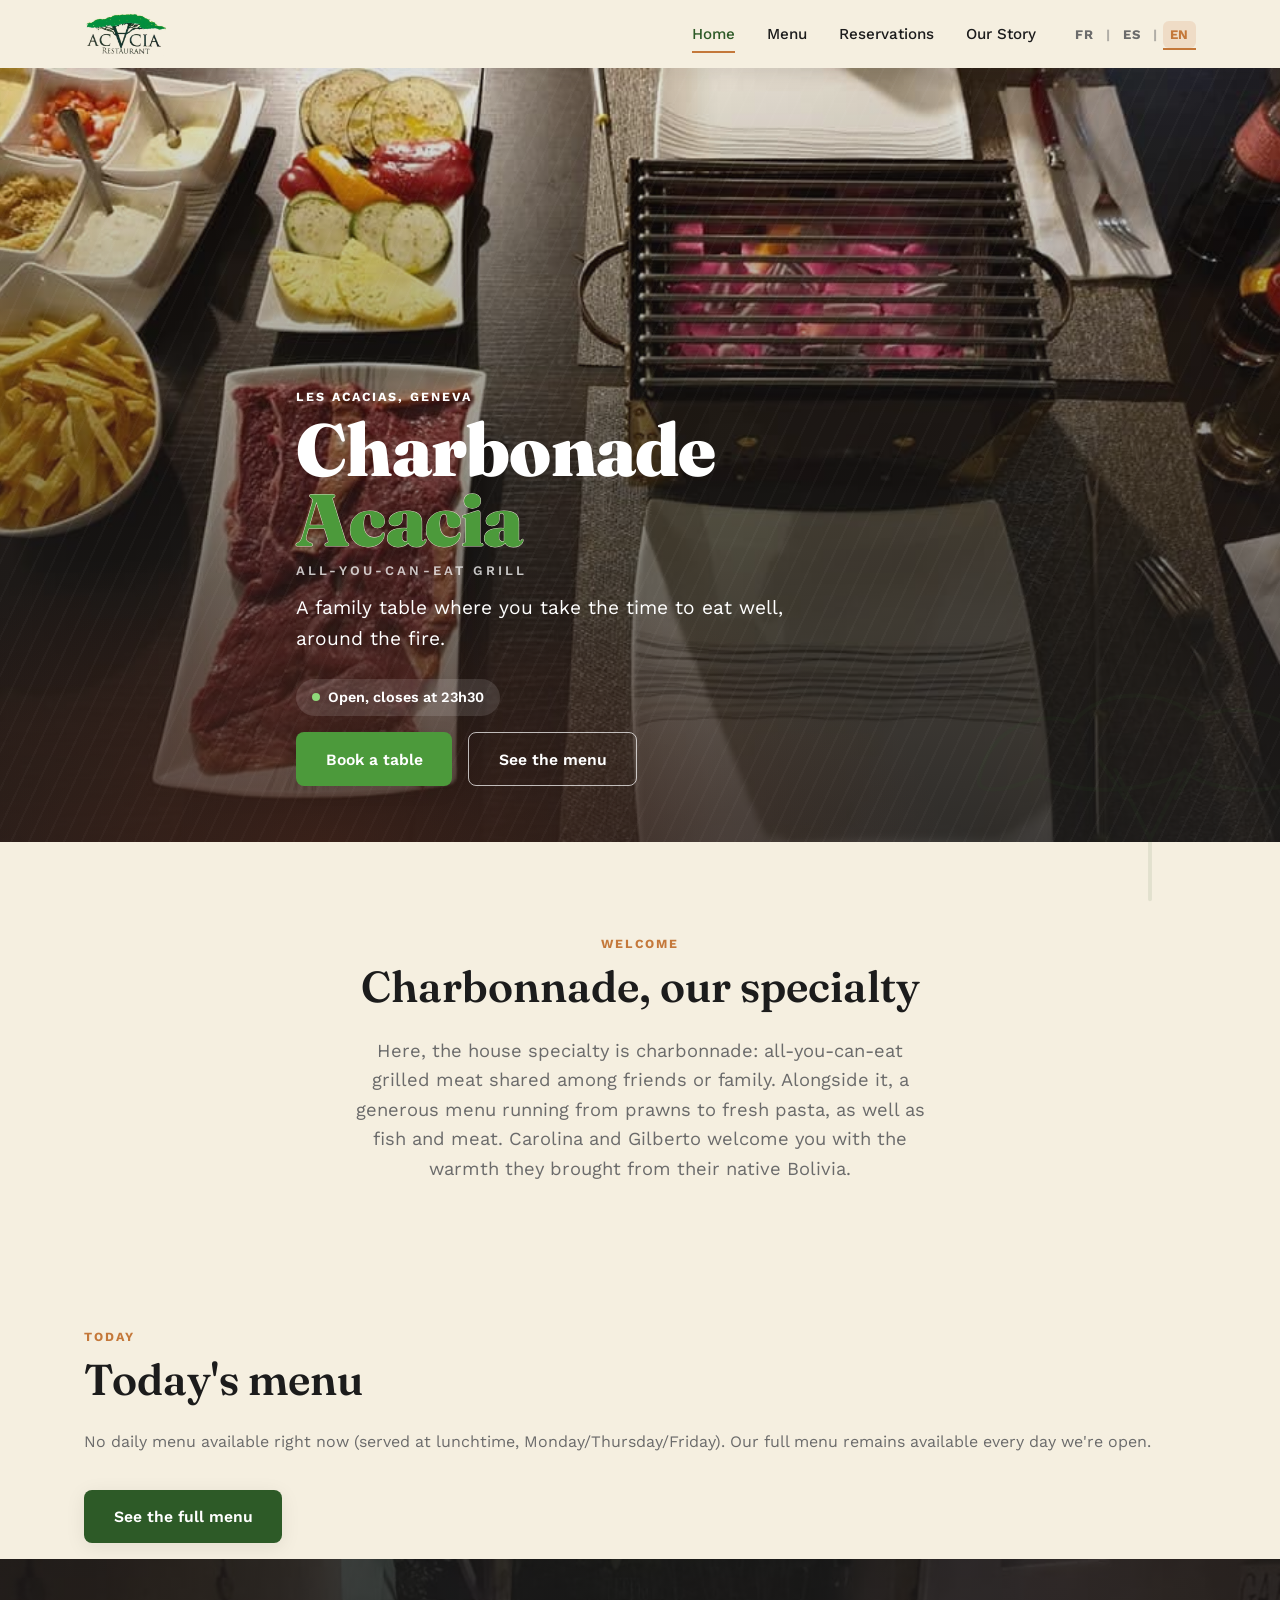
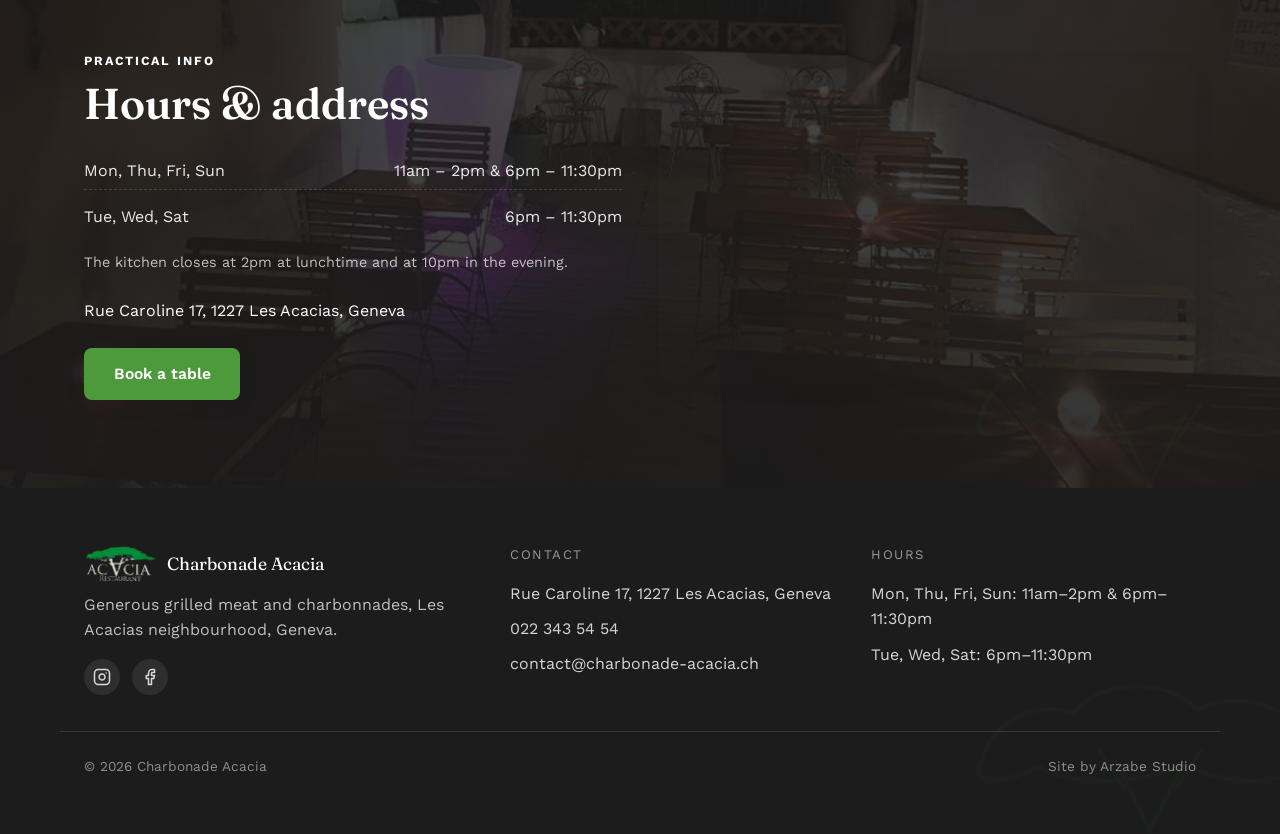
==== en/index.html @ 772f3f41 "Retire les prix affichés sur le menu du jour - Supprime les <p class="dish-card__price"> sur l'aperç" ====
<!DOCTYPE html>
<html lang="en">
<head>
<meta charset="UTF-8">
<meta name="viewport" content="width=device-width, initial-scale=1.0">
<title>Charbonade Acacia — Grill & Charbonnades in Geneva</title>
<meta name="description" content="Charbonade Acacia, grill and charbonnades in the heart of the Les Acacias neighbourhood in Geneva. Daily menu, reservations, warm atmosphere.">
<link rel="icon" href="/assets/logo.png">
<link rel="preconnect" href="https://fonts.googleapis.com">
<link rel="preconnect" href="https://fonts.gstatic.com" crossorigin>
<link href="https://fonts.googleapis.com/css2?family=Fraunces:wght@600;700&family=Work+Sans:wght@400;500;600;700&display=swap" rel="stylesheet">
<link rel="stylesheet" href="/css/style.css">

<link rel="canonical" href="https://charbonade-acacia.ch/en/">
<link rel="alternate" hreflang="fr" href="https://charbonade-acacia.ch/">
<link rel="alternate" hreflang="es" href="https://charbonade-acacia.ch/es/">
<link rel="alternate" hreflang="en" href="https://charbonade-acacia.ch/en/">
<link rel="alternate" hreflang="x-default" href="https://charbonade-acacia.ch/">
<meta property="og:type" content="website">
<meta property="og:site_name" content="Charbonade Acacia">
<meta property="og:locale" content="en_US">
<meta property="og:locale:alternate" content="fr_CH">
<meta property="og:locale:alternate" content="es_ES">
<meta property="og:title" content="Charbonade Acacia — Grill &amp; Charbonnades in Geneva">
<meta property="og:description" content="Charbonade Acacia, grill and charbonnades in the heart of the Les Acacias neighbourhood in Geneva. Daily menu, reservations, warm atmosphere.">
<meta property="og:url" content="https://charbonade-acacia.ch/en/">
<meta property="og:image" content="https://charbonade-acacia.ch/assets/images/pres-charbo.jpg">
<meta name="twitter:card" content="summary_large_image">
<meta name="twitter:title" content="Charbonade Acacia — Grill &amp; Charbonnades in Geneva">
<meta name="twitter:description" content="Charbonade Acacia, grill and charbonnades in the heart of the Les Acacias neighbourhood in Geneva. Daily menu, reservations, warm atmosphere.">
<meta name="twitter:image" content="https://charbonade-acacia.ch/assets/images/pres-charbo.jpg">
<script type="application/ld+json">
{
  "@context": "https://schema.org",
  "@type": "Restaurant",
  "@id": "https://charbonade-acacia.ch/#restaurant",
  "name": "Charbonade Acacia",
  "image": "https://charbonade-acacia.ch/assets/images/pres-charbo.jpg",
  "url": "https://charbonade-acacia.ch/en/",
  "telephone": "+41223435454",
  "servesCuisine": "Grill & charbonnades",
  "priceRange": "CHF 20-40",
  "address": {
    "@type": "PostalAddress",
    "streetAddress": "Rue Caroline 17",
    "postalCode": "1227",
    "addressLocality": "Genève",
    "addressCountry": "CH"
  },
  "menu": "https://charbonade-acacia.ch/en/menu.html",
  "acceptsReservations": "True",
  "openingHoursSpecification": [
    {
      "@type": "OpeningHoursSpecification",
      "dayOfWeek": ["Monday", "Thursday", "Friday", "Sunday"],
      "opens": "11:00",
      "closes": "14:00"
    },
    {
      "@type": "OpeningHoursSpecification",
      "dayOfWeek": ["Monday", "Tuesday", "Wednesday", "Thursday", "Friday", "Saturday", "Sunday"],
      "opens": "18:00",
      "closes": "23:30"
    }
  ]
}
</script>
</head>
<body>

<svg style="position:absolute;width:0;height:0" aria-hidden="true" focusable="false">
  <symbol id="acacia-motif" viewBox="0 0 240 150">
    <path d="M12,72 C18,42 45,28 72,36 C88,14 132,14 150,34 C178,20 212,34 228,58 C234,68 226,78 210,74 C192,82 162,80 142,68 C112,82 72,82 50,70 C30,80 10,82 12,72 Z" fill="none" stroke="currentColor" stroke-width="2.5"/>
    <path d="M120,148 L120,110 M120,110 L98,66 M120,110 L142,66 M104,84 L88,60 M136,84 L152,60" fill="none" stroke="currentColor" stroke-width="2.5" stroke-linecap="round"/>
  </symbol>
</svg>

<header class="site-header">
  <div class="container nav">
    <a class="nav__brand" href="/en/index.html">
      <img src="/assets/logo.png" alt="Restaurant Acacia">
    </a>
    <button class="nav__toggle" id="navToggle" aria-expanded="false" aria-controls="navLinks" aria-label="Open menu">
      <span></span><span></span><span></span>
    </button>
    <nav class="nav__links" id="navLinks">
      <a href="/en/index.html" class="is-active">Home</a>
      <a href="/en/menu.html">Menu</a>
      <a href="/en/reservation.html">Reservations</a>
      <a href="/en/story.html">Our Story</a>
      <div class="nav__lang">
        <a href="/index.html">FR</a>
        <span class="nav__lang-sep">|</span>
        <a href="/es/index.html">ES</a>
        <span class="nav__lang-sep">|</span>
        <a href="/en/index.html" class="is-active">EN</a>
      </div>
    </nav>
  </div>
</header>

<main>

  <section class="hero">
    <div class="hero__media">
      <img src="/assets/images/pres-charbo.jpg" alt="Our charbonade, embers and grilled food prepared at the table" class="hero__photo">
    </div>
    <div class="grill-lines" aria-hidden="true"></div>
    <div class="ember-glow" aria-hidden="true"></div>
    <svg class="motif motif--watermark" aria-hidden="true" viewBox="0 0 240 150"><use href="#acacia-motif"></use></svg>
    <div class="container hero__content reveal">
      <p class="eyebrow">Les Acacias, Geneva</p>
      <h1 class="hero__charbonade">
        <span class="hero__charbonade-main">Charbonade<br><em>Acacia</em></span>
        <span class="hero__charbonade-sub">All-you-can-eat grill</span>
      </h1>
      <!-- TODO: confirm with Carolina & Gilberto if they'd like a different tagline -->
      <p class="hero__tagline">A family table where you take the time to eat well, around the fire.</p>
      <!-- /TODO -->

      <p class="status-badge" hidden
         data-status-badge
         data-template-open="Open, closes at {heure}"
         data-template-closed-today="Closed, opens at {heure}"
         data-template-closed-tomorrow="Closed, opens tomorrow at {heure}"
         data-template-closed-other="Closed, opens {jour} at {heure}"
         data-day-names='["Sunday","Monday","Tuesday","Wednesday","Thursday","Friday","Saturday"]'></p>
      <div class="hero__actions">
        <a href="/en/reservation.html" class="btn btn--ember">Book a table</a>
        <a href="/en/menu.html" class="btn btn--outline">See the menu</a>
      </div>
    </div>
  </section>

  <section class="section">
    <div class="container section-head section-head--center reveal">
      <p class="eyebrow">Welcome</p>
      <h2>Charbonnade, our specialty</h2>
      <!-- TODO: intro text to validate with Carolina & Gilberto -->
      <p class="lede" style="margin-inline:auto">Here, the house specialty is charbonnade: all-you-can-eat grilled meat shared among friends or family. Alongside it, a generous menu running from prawns to fresh pasta, as well as fish and meat. Carolina and Gilberto welcome you with the warmth they brought from their native Bolivia.</p>
      <!-- /TODO -->
    </div>
  </section>

  <section class="section section--tight">
    <div class="container">
      <div class="section-head reveal">
        <p class="eyebrow">Today</p>
        <h2>Today's menu</h2>
      </div>

      <div data-menu-preview>
        <div class="grid-2" data-menu-preview-list hidden>
          <div class="card reveal">
            <p class="dish-card__name" data-plat-nom="0">—</p>
          </div>
          <div class="card reveal reveal--delay-1">
            <p class="dish-card__name" data-plat-nom="1">—</p>
          </div>
        </div>
        <p class="menu-today__empty text-light" data-menu-preview-empty>No daily menu available right now (served at lunchtime, Monday/Thursday/Friday). Our full menu remains available every day we're open.</p>
      </div>

      <p style="margin-top:var(--space-4)"><a href="/en/menu.html" class="btn btn--primary">See the full menu</a></p>
    </div>
  </section>

  <section class="section section--dark">
    <div class="section__media"><img src="/assets/images/terrasse-soir.jpg" alt=""></div>
    <svg class="motif motif--watermark" aria-hidden="true" viewBox="0 0 240 150"><use href="#acacia-motif"></use></svg>
    <div class="container grid-2 grid-2--align-center">
      <div class="reveal">
        <p class="eyebrow">Practical info</p>
        <h2>Hours &amp; address</h2>
        <!-- to double-check with the client: closing time might be midnight rather than 11:30pm -->
        <div class="hours-table">
          <div class="hours-table__row"><span>Mon, Thu, Fri, Sun</span><span>11am – 2pm &amp; 6pm – 11:30pm</span></div>
          <div class="hours-table__row"><span>Tue, Wed, Sat</span><span>6pm – 11:30pm</span></div>
        </div>
        <p style="margin-top:var(--space-2); color:rgba(255,255,255,.72); font-size:0.9rem;">The kitchen closes at 2pm at lunchtime and at 10pm in the evening.</p>
        <p style="margin-top:var(--space-3)">Rue Caroline 17, 1227 Les Acacias, Geneva</p>
        <p style="margin-top:var(--space-3)"><a href="/en/reservation.html" class="btn btn--ember">Book a table</a></p>
      </div>
      <div class="reveal reveal--delay-1 map-frame">
        <iframe src="https://www.google.com/maps?q=Rue+Caroline+17,+1227+Les+Acacias,+Genève&output=embed" loading="lazy" referrerpolicy="no-referrer-when-downgrade" title="Restaurant Acacia location"></iframe>
      </div>
    </div>
  </section>

</main>

<footer class="site-footer">
  <svg class="motif motif--watermark" aria-hidden="true" viewBox="0 0 240 150"><use href="#acacia-motif"></use></svg>
  <div class="container footer__grid">
    <div>
      <div class="footer__brand">
        <img src="/assets/logo-light.png" alt="">
        <span>Charbonade Acacia</span>
      </div>
      <p style="color:rgba(255,255,255,.72)">Generous grilled meat and charbonnades, Les Acacias neighbourhood, Geneva.</p>
      <div class="footer__social">
        <a href="https://www.instagram.com/restaurant_acacia/" target="_blank" rel="noopener" aria-label="Instagram">
          <svg viewBox="0 0 24 24" fill="none" stroke="currentColor" stroke-width="2" stroke-linecap="round" stroke-linejoin="round" aria-hidden="true"><rect x="2" y="2" width="20" height="20" rx="5" ry="5"></rect><path d="M16 11.37A4 4 0 1 1 12.63 8 4 4 0 0 1 16 11.37z"></path><line x1="17.5" y1="6.5" x2="17.5" y2="6.5"></line></svg>
        </a>
        <a href="https://www.facebook.com/p/Restaurant-Acacia-100063478602699/" target="_blank" rel="noopener" aria-label="Facebook">
          <svg viewBox="0 0 24 24" fill="none" stroke="currentColor" stroke-width="2" stroke-linecap="round" stroke-linejoin="round" aria-hidden="true"><path d="M18 2h-3a5 5 0 0 0-5 5v3H7v4h3v8h4v-8h3l1-4h-4V7a1 1 0 0 1 1-1h3z"></path></svg>
        </a>
      </div>
    </div>
    <div>
      <p class="footer__title">Contact</p>
      <div class="footer__list">
        <span>Rue Caroline 17, 1227 Les Acacias, Geneva</span>
        <a href="tel:+41223435454">022 343 54 54</a>
        <!-- TODO: activate the real email link -->
        <a href="mailto:contact@charbonade-acacia.ch">contact@charbonade-acacia.ch</a>
        <!-- /TODO -->
      </div>
    </div>
    <div>
      <p class="footer__title">Hours</p>
      <div class="footer__list">
        <span>Mon, Thu, Fri, Sun: 11am–2pm &amp; 6pm–11:30pm</span>
        <span>Tue, Wed, Sat: 6pm–11:30pm</span>
      </div>
    </div>
  </div>
  <div class="container footer__bottom cluster" style="justify-content:space-between">
    <span>© 2026 Charbonade Acacia</span>
    <span>Site by Arzabe Studio</span>
  </div>
</footer>

<script src="/js/menu.js" defer></script>
<script src="/js/main.js" defer></script>
</body>
</html>
---- css/style.css ----
/* =========================================================
   RESTAURANT ACACIA — style.css
   Feuille de style unique (voir claude.md — pas de second fichier CSS)
   ========================================================= */

/* =========================================================
   1. TOKENS
   ========================================================= */
:root {
  --color-primary:      #2D5A27;
  --color-primary-soft: rgba(45, 90, 39, 0.14);
  --color-accent:       #C4783A;
  --color-accent-soft:  rgba(196, 120, 58, 0.16);
  --color-ember:        #4C9A3B; /* vert (août 2026, validé par Carolina) à la place de la braise d'origine #C1401A, sur "ADE" + bouton hero uniquement */
  --color-ember-soft:   rgba(193, 64, 26, 0.18);
  --color-bg:           #F5EFE0;
  --color-bg-dark:      #1C1C1C;
  --color-text:         #1C1C1C;
  --color-text-light:   #6B6B6B;
  --color-white:        #FFFFFF;

  --font-heading: 'Fraunces', Georgia, serif;
  --font-body:    'Work Sans', -apple-system, BlinkMacSystemFont, sans-serif;

  --radius:      8px;
  --radius-lg:   16px;
  --shadow-soft:    0 4px 20px rgba(28, 28, 28, 0.08);
  --shadow-soft-lg: 0 16px 40px rgba(28, 28, 28, 0.14);

  --space-1: 0.5rem;
  --space-2: 1rem;
  --space-3: 1.5rem;
  --space-4: 2.25rem;
  --space-5: 3.5rem;
  --space-6: 5.5rem;

  --transition:      0.25s ease;
  --transition-slow: 0.6s ease;

  --container-width: 1160px;
}

/* =========================================================
   2. RESET / BASE
   ========================================================= */
*, *::before, *::after { box-sizing: border-box; }
* { margin: 0; padding: 0; }

html { scroll-behavior: smooth; }

body {
  background: var(--color-bg);
  color: var(--color-text);
  font-family: var(--font-body);
  font-size: 16px;
  line-height: 1.6;
  -webkit-font-smoothing: antialiased;
  overflow-x: hidden;
}

img, svg { max-width: 100%; display: block; }
a { color: inherit; text-decoration: none; }
ul { list-style: none; }
button { font: inherit; cursor: pointer; border: none; background: none; color: inherit; }
input, textarea, select { font: inherit; color: inherit; }

@media (prefers-reduced-motion: reduce) {
  html { scroll-behavior: auto; }
  .reveal, .btn, .card, .nav__links a::after { transition: none; }
}

/* =========================================================
   3. TYPOGRAPHIE
   ========================================================= */
h1, h2, h3, h4 {
  font-family: var(--font-heading);
  font-weight: 600;
  line-height: 1.15;
  color: var(--color-text);
}

h1 { font-size: clamp(2.4rem, 5vw, 4.2rem); font-weight: 700; }
h2 { font-size: clamp(1.9rem, 3.4vw, 2.7rem); margin-bottom: var(--space-3); }
h3 { font-size: 1.4rem; margin-bottom: var(--space-1); }

p { color: var(--color-text); }

.eyebrow {
  display: inline-block;
  text-transform: uppercase;
  letter-spacing: 0.16em;
  font-size: 0.78rem;
  font-weight: 700;
  color: var(--color-accent);
  margin-bottom: var(--space-1);
}

.lede {
  font-size: 1.15rem;
  color: var(--color-text-light);
  max-width: 60ch;
}

.text-light { color: var(--color-text-light); }

.section--dark h1, .section--dark h2, .section--dark h3,
.section--dark p, .section--dark .lede,
.hero h1, .hero h2, .hero h3, .hero p { color: var(--color-white); }
.section--dark .lede { color: rgba(255, 255, 255, 0.72); }

.section--dark .hours-table__row { color: rgba(255, 255, 255, 0.9); border-bottom-color: rgba(255, 255, 255, 0.15); }

/* =========================================================
   4. LAYOUT PRIMITIVES
   ========================================================= */
.container {
  width: 100%;
  max-width: var(--container-width);
  margin-inline: auto;
  padding-inline: 1.5rem;
}

.section { padding-block: var(--space-6); }
.section--tight { padding-block: var(--space-4); }

/* Etat "pas de menu du jour" : une seule phrase, pas besoin du même gabarit
   que lorsque les 3 plats du jour sont affichés (voir menu.js, classe posée
   dynamiquement selon le jour/l'heure). */
.menu-today--compact { padding-block: var(--space-2); }
.menu-today--compact .section-head { margin-bottom: var(--space-2); }

.section--dark {
  background: var(--color-bg-dark);
  position: relative;
  overflow: hidden;
}

/* Variante avec une photo en fond, assombrie pour garder le texte lisible.
   Doit être le premier enfant de .section--dark dans le HTML : sans z-index,
   l'ordre du DOM suffit à la faire peindre sous le reste (et sous aucun
   z-index négatif, qui échapperait au fond opaque de .section--dark). */
.section__media {
  position: absolute;
  inset: 0;
}
.section__media img { width: 100%; height: 100%; object-fit: cover; display: block; }
.section__media::after {
  content: "";
  position: absolute;
  inset: 0;
  background: linear-gradient(180deg, rgba(28, 28, 28, 0.78), rgba(28, 28, 28, 0.9));
}

/* Un élément positionné (.section__media) peint toujours au-dessus du contenu
   statique qui le suit, quel que soit l'ordre dans le DOM — il faut donc que
   tout ce qui vient après soit lui aussi positionné, avec un z-index supérieur,
   pour rester visible par-dessus la photo. */
.section__media ~ * { position: relative; z-index: 1; }

.grid-2, .grid-3 {
  display: grid;
  grid-template-columns: 1fr;
  gap: var(--space-4);
}
/* display:grid (règle auteur) l'emporte toujours sur [hidden] (règle du navigateur),
   quelle que soit la spécificité — sans ce correctif, un .grid-3 masqué via l'attribut
   hidden (ex: menu du jour absent) continue de s'afficher et de réserver sa hauteur. */
.grid-2[hidden], .grid-3[hidden] { display: none; }

.grid-2--align-center { align-items: center; }

@media (min-width: 720px) {
  .grid-2 { grid-template-columns: 1fr 1fr; }
  .grid-3 { grid-template-columns: repeat(3, 1fr); }
}

.stack { display: flex; flex-direction: column; gap: var(--space-2); }
.cluster { display: flex; flex-wrap: wrap; align-items: center; gap: var(--space-2); }

.section-head { max-width: 62ch; margin-bottom: var(--space-4); }
.section-head--center { margin-inline: auto; text-align: center; }

/* =========================================================
   5. COMPOSANTS
   ========================================================= */

/* 5.1 — Nav / en-tête ------------------------------------- */
.site-header {
  position: sticky;
  top: 0;
  z-index: 50;
  background: rgba(245, 239, 224, 0.9);
  backdrop-filter: blur(8px);
  box-shadow: var(--shadow-soft);
}

.nav {
  display: flex;
  align-items: center;
  justify-content: space-between;
  gap: var(--space-3);
  padding-block: 0.7rem;
}

.nav__brand { display: flex; align-items: center; gap: 0.65rem; }
.nav__brand img { height: 46px; width: auto; }
.nav__brand span {
  font-family: var(--font-heading);
  font-size: 1.15rem;
  font-weight: 600;
  letter-spacing: 0.02em;
}

.nav__links {
  display: flex;
  align-items: center;
  gap: 2rem;
  font-size: 0.95rem;
  font-weight: 500;
}

.nav__links a {
  position: relative;
  padding-block: 0.3rem;
}

.nav__links a::after {
  content: "";
  position: absolute;
  left: 0;
  bottom: -2px;
  height: 2px;
  width: 0;
  background: var(--color-accent);
  transition: width var(--transition);
}

.nav__links a:hover::after,
.nav__links a.is-active::after { width: 100%; }

.nav__links a.is-active { color: var(--color-primary); }

.nav__lang {
  display: flex;
  align-items: center;
  gap: 0.35rem;
  font-size: 0.82rem;
  font-weight: 700;
  letter-spacing: 0.03em;
}

.nav__lang a {
  padding: 0.2rem 0.45rem;
  border-radius: 6px;
  color: var(--color-text-light);
}

.nav__lang a.is-active { color: var(--color-accent); background: var(--color-accent-soft); }
.nav__lang-sep { color: var(--color-text-light); opacity: 0.5; }

.nav__toggle {
  display: none;
  flex-direction: column;
  gap: 5px;
  padding: 0.4rem;
}

.nav__toggle span {
  display: block;
  width: 24px;
  height: 2px;
  background: var(--color-text);
  transition: transform var(--transition), opacity var(--transition);
}

@media (max-width: 760px) {
  .nav__toggle { display: flex; }

  .nav__links {
    position: fixed;
    top: 68px;
    right: 0;
    left: 0;
    height: calc(100vh - 68px);
    overflow-y: auto;
    flex-direction: column;
    justify-content: flex-start;
    align-items: flex-start;
    gap: var(--space-2);
    padding: var(--space-4) 1.5rem;
    background: var(--color-bg);
    transform: translateX(100%);
    transition: transform var(--transition-slow);
    box-shadow: var(--shadow-soft-lg);
  }

  .nav--open .nav__links { transform: translateX(0); }

  .nav__lang { margin-top: var(--space-2); }
}

/* 5.2 — Hero ------------------------------------------------ */
.hero {
  position: relative;
  min-height: 86vh;
  display: flex;
  align-items: flex-end;
  color: var(--color-white);
  padding-block: var(--space-6) var(--space-5);
}

.hero__media {
  position: absolute;
  inset: 0;
  border-radius: 0;
}

.hero__media::after {
  content: "";
  position: absolute;
  inset: 0;
  background: linear-gradient(180deg, rgba(28, 28, 28, 0.1) 0%, rgba(28, 28, 28, 0.82) 100%);
}

.hero__photo { position: absolute; inset: 0; width: 100%; height: 100%; object-fit: cover; display: block; }

.hero__content { position: relative; z-index: 1; max-width: 46rem; }
.hero__tagline { font-size: 1.2rem; color: rgba(255, 255, 255, 0.85); margin-block: var(--space-2) var(--space-3); max-width: 42ch; }
.hero__actions { display: flex; flex-wrap: wrap; gap: 1rem; }

/* Mise en avant "Charbonade" — accroche visuelle du hero */
.hero__charbonade {
  margin: 0;
  font-family: var(--font-heading);
  font-weight: 700;
  line-height: 0.95;
}
.hero__charbonade-main {
  display: block;
  font-weight: 900;
  font-size: clamp(2.6rem, 8vw, 4.6rem);
  letter-spacing: -0.01em;
  color: var(--color-white);
}
.hero__charbonade-main em {
  font-style: normal;
  color: var(--color-ember);
  -webkit-text-stroke: 1px rgba(245, 239, 224, 0.9);
  paint-order: stroke fill;
}
.hero__charbonade-sub {
  display: block;
  font-family: var(--font-body);
  font-weight: 600;
  text-transform: uppercase;
  letter-spacing: 0.24em;
  font-size: 0.82rem;
  color: rgba(255, 255, 255, 0.75);
  margin-top: 0.6rem;
}

/* Texture "grille" — fines lignes évoquant les barres d'un grill */
.grill-lines {
  position: absolute;
  inset: 0;
  z-index: 0;
  opacity: 0.5;
  pointer-events: none;
  background-image: repeating-linear-gradient(
    115deg,
    rgba(255, 255, 255, 0.05) 0px, rgba(255, 255, 255, 0.05) 2px,
    transparent 2px, transparent 16px
  );
}

/* Halo braise — dégradé chaud localisé, pas toute la photo */
.ember-glow {
  position: absolute;
  z-index: 0;
  inset: auto 0 0 0;
  height: 55%;
  pointer-events: none;
  background: radial-gradient(ellipse 70% 100% at 25% 100%, var(--color-ember-soft), transparent 70%);
}

/* 5.3 — Boutons ---------------------------------------------- */
.btn {
  display: inline-flex;
  align-items: center;
  gap: 0.6rem;
  padding: 0.85rem 1.85rem;
  border-radius: var(--radius);
  font-weight: 600;
  font-size: 0.98rem;
  transition: transform var(--transition), box-shadow var(--transition), background var(--transition);
  white-space: nowrap;
}

.btn--primary { background: var(--color-primary); color: var(--color-white); box-shadow: var(--shadow-soft); }
.btn--primary:hover { transform: translateY(-3px); box-shadow: var(--shadow-soft-lg); }

.btn--accent { background: var(--color-accent); color: var(--color-white); box-shadow: var(--shadow-soft); }
.btn--accent:hover { transform: translateY(-3px); box-shadow: var(--shadow-soft-lg); }

.btn--whatsapp { background: var(--color-primary); color: var(--color-white); box-shadow: var(--shadow-soft); }
.btn--whatsapp:hover { transform: translateY(-3px); box-shadow: var(--shadow-soft-lg); }
.btn--whatsapp svg { width: 20px; height: 20px; flex-shrink: 0; }

.btn--outline { background: transparent; border: 1.5px solid rgba(255, 255, 255, 0.7); color: var(--color-white); }
.btn--outline:hover { background: rgba(255, 255, 255, 0.12); transform: translateY(-3px); }

.btn--ember { background: var(--color-ember); color: var(--color-white); box-shadow: var(--shadow-soft); }
.btn--ember:hover { transform: translateY(-3px); box-shadow: var(--shadow-soft-lg); }

.btn:focus-visible { outline: 2px solid var(--color-accent); outline-offset: 3px; }

/* 5.4 — Cartes ------------------------------------------------ */
.card {
  background: rgba(28, 28, 28, 0.03);
  border: 1px solid rgba(28, 28, 28, 0.08);
  border-radius: var(--radius);
  padding: var(--space-3);
  transition: transform var(--transition), box-shadow var(--transition);
}

.card:hover { transform: translateY(-5px); box-shadow: var(--shadow-soft-lg); }

.dish-card__name { font-family: var(--font-heading); font-size: 1.2rem; }
.dish-card__price { color: var(--color-accent); font-family: var(--font-heading); margin-top: 0.35rem; }

.status-badge {
  display: inline-flex;
  align-items: center;
  gap: 0.5rem;
  background: rgba(255, 255, 255, 0.12);
  color: var(--color-white);
  font-weight: 600;
  font-size: 0.9rem;
  padding: 0.45rem 1rem;
  border-radius: 999px;
  margin-bottom: var(--space-2);
}

.status-badge::before {
  content: "";
  width: 8px;
  height: 8px;
  border-radius: 50%;
  background: var(--status-color, var(--color-white));
  flex-shrink: 0;
}

.status-badge--open { --status-color: #8fd97a; }
.status-badge--closed { --status-color: var(--color-accent); }

.day-badge {
  display: inline-block;
  background: var(--color-primary-soft);
  color: var(--color-primary);
  font-weight: 700;
  font-size: 0.85rem;
  padding: 0.3rem 0.8rem;
  border-radius: 999px;
  margin-bottom: var(--space-3);
}

/* 5.5 — Formulaires --------------------------------------------- */
.form-grid { display: grid; grid-template-columns: 1fr; gap: 1.25rem; }

@media (min-width: 600px) {
  .form-grid--2 { grid-template-columns: 1fr 1fr; }
  .form-grid--3 { grid-template-columns: 1fr 1fr 1fr; }
}

.field label { display: block; font-weight: 600; font-size: 0.9rem; margin-bottom: 0.4rem; }

.field input, .field select, .field textarea {
  width: 100%;
  padding: 0.8rem 1rem;
  border-radius: var(--radius);
  border: 1.5px solid rgba(28, 28, 28, 0.12);
  background: var(--color-white);
  transition: border-color var(--transition), box-shadow var(--transition);
}

.field input:focus, .field select:focus, .field textarea:focus {
  outline: none;
  border-color: var(--color-primary);
  box-shadow: 0 0 0 4px var(--color-primary-soft);
}

.field textarea { resize: vertical; min-height: 7rem; }

.visually-hidden {
  position: absolute;
  width: 1px; height: 1px;
  padding: 0; margin: -1px;
  overflow: hidden;
  clip: rect(0, 0, 0, 0);
  white-space: nowrap;
  border: 0;
}

.form-note { margin-top: var(--space-2); font-size: 0.92rem; color: var(--color-text-light); }

/* Express reservation (WhatsApp) block — bandeau compact plutôt qu'une carte
   élevée (retour client, août 2026) : l'ancienne version (carte blanche à
   ombre, padding généreux, titre + bouton + note répétant 3x le même message)
   pesait visuellement plus lourd que le vrai formulaire juste en dessous, qui
   lui n'a aucun cadre. Un seul rappel du message, taille de bouton standard. */
.reservation-express {
  display: flex;
  align-items: center;
  justify-content: space-between;
  flex-wrap: wrap;
  gap: 1.25rem;
  background: var(--color-primary-soft);
  border-radius: var(--radius);
  padding: 0.9rem 1.25rem;
}

.reservation-express p { margin: 0; color: var(--color-text); font-size: 0.95rem; }
.reservation-express p strong { color: var(--color-primary); }

/* 5.6 — Footer ------------------------------------------------ */
.site-footer {
  background: var(--color-bg-dark);
  color: var(--color-white);
  position: relative;
  overflow: hidden;
  padding-block: var(--space-5);
}

.site-footer a:hover { color: var(--color-accent); }

.footer__grid {
  display: grid;
  grid-template-columns: 1fr;
  gap: var(--space-4);
  position: relative;
  z-index: 1;
}

@media (min-width: 720px) {
  .footer__grid { grid-template-columns: 1.2fr 1fr 1fr; }
}

.footer__brand { display: flex; align-items: center; gap: 0.6rem; margin-bottom: var(--space-1); }
.footer__brand img { height: 40px; }
.footer__brand span { font-family: var(--font-heading); font-size: 1.1rem; }

.footer__title { font-size: 0.82rem; text-transform: uppercase; letter-spacing: 0.12em; color: rgba(255, 255, 255, 0.55); margin-bottom: var(--space-2); }

.footer__list { display: flex; flex-direction: column; gap: 0.6rem; color: rgba(255, 255, 255, 0.82); }

.footer__social { display: flex; gap: 0.75rem; margin-top: var(--space-2); }
.footer__social a {
  display: inline-flex;
  align-items: center;
  justify-content: center;
  width: 36px;
  height: 36px;
  border-radius: 50%;
  background: rgba(255, 255, 255, 0.08);
  color: rgba(255, 255, 255, 0.82);
  transition: background var(--transition), color var(--transition);
}
.footer__social a:hover { background: var(--color-accent); color: var(--color-white); }
.footer__social svg { width: 18px; height: 18px; }

.footer__bottom {
  margin-top: var(--space-4);
  padding-top: var(--space-3);
  border-top: 1px solid rgba(255, 255, 255, 0.12);
  font-size: 0.85rem;
  color: rgba(255, 255, 255, 0.5);
  position: relative;
  z-index: 1;
}

/* 5.7 — Motif acacia -------------------------------------------- */
/* Le <svg class="motif"> n'a pas son propre viewBox (seul le <symbol> référencé
   par <use> en a un) : le navigateur n'a alors aucun ratio intrinsèque pour
   calculer height:auto et retombe sur la taille par défaut d'un élément remplacé
   (150px de haut, quelle que soit la largeur). D'où le viewBox répété ici sur
   chaque <svg class="motif"> du HTML, identique à celui du symbole (240 x 150).
   Attention aussi à l'ordre des règles ci-dessous : .motif--watermark doit rester
   déclaré APRÈS .motif pour que sa largeur (380px) l'emporte sur celle de .motif
   (32px), à spécificité égale. */
.motif { width: 32px; height: auto; color: var(--color-primary); }

.motif--watermark {
  position: absolute;
  right: -60px;
  bottom: -60px;
  width: 380px;
  height: auto;
  color: var(--color-primary);
  opacity: 0.09;
  pointer-events: none;
  z-index: 0;
}

.divider--acacia {
  display: flex;
  align-items: center;
  gap: 1.25rem;
  border: none;
  margin-block: var(--space-5);
}

.divider--acacia::before, .divider--acacia::after {
  content: "";
  flex: 1;
  height: 1px;
  background: linear-gradient(90deg, transparent, rgba(45, 90, 39, 0.35), transparent);
}

.divider--acacia .motif { flex-shrink: 0; width: 38px; color: var(--color-accent); }

/* 5.8 — Placeholders --------------------------------------------- */
.img-placeholder {
  position: relative;
  aspect-ratio: 4 / 3;
  border-radius: var(--radius);
  overflow: hidden;
  background: linear-gradient(135deg, rgba(45, 90, 39, 0.9), rgba(28, 28, 28, 0.92));
  display: flex;
  align-items: center;
  justify-content: center;
}

.img-placeholder--hero { position: absolute; inset: 0; aspect-ratio: auto; border-radius: 0; }
.img-placeholder--wide { aspect-ratio: 16 / 9; }
.img-placeholder--square { aspect-ratio: 1 / 1; }

.img-placeholder .motif { width: 32%; height: auto; color: var(--color-white); opacity: 0.16; }

.img-placeholder[data-caption]::after {
  content: attr(data-caption);
  position: absolute;
  left: 0.9rem;
  bottom: 0.7rem;
  font-size: 0.7rem;
  letter-spacing: 0.03em;
  color: rgba(255, 255, 255, 0.55);
}

.is-placeholder { color: var(--color-text-light); cursor: default; }

/* Vraies photos — même gabarit que les placeholders, sans le dégradé */
.photo-frame {
  position: relative;
  aspect-ratio: 4 / 3;
  border-radius: var(--radius);
  overflow: hidden;
  box-shadow: var(--shadow-soft);
}
.photo-frame img { width: 100%; height: 100%; object-fit: cover; display: block; }
.photo-frame--square { aspect-ratio: 1 / 1; }
.photo-frame--wide { aspect-ratio: 16 / 9; }
.is-placeholder:hover { color: var(--color-text-light); }

/* =========================================================
   6. UTILITAIRES REVEAL-ON-SCROLL
   ========================================================= */
.reveal {
  opacity: 0;
  transform: translateY(24px);
  transition: opacity 0.7s ease, transform 0.7s ease;
}

.reveal.is-visible { opacity: 1; transform: none; }
.reveal--delay-1.is-visible { transition-delay: 0.1s; }
.reveal--delay-2.is-visible { transition-delay: 0.2s; }

/* =========================================================
   7. PAGES SPÉCIFIQUES — histoire, menu, réservation
   ========================================================= */

/* Histoire — récit en temps alternés */
.story-beat {
  display: grid;
  grid-template-columns: 1fr;
  gap: var(--space-3);
  align-items: center;
  margin-bottom: var(--space-6);
}

@media (min-width: 780px) {
  .story-beat { grid-template-columns: 1fr 1fr; gap: var(--space-5); }
  .story-beat--reverse .story-beat__media { order: 2; }
}

/* Horaires / adresse */
.hours-table { display: flex; flex-direction: column; gap: 0.5rem; }
.hours-table__row { display: flex; justify-content: space-between; gap: 1rem; padding-block: 0.35rem; border-bottom: 1px dashed rgba(28, 28, 28, 0.1); }
.hours-table__row:last-child { border-bottom: none; }

.map-frame { border-radius: var(--radius-lg); overflow: hidden; box-shadow: var(--shadow-soft); border: none; }
.map-frame iframe { width: 100%; height: 320px; border: none; display: block; }

/* Menu */
.menu-course { margin-bottom: var(--space-4); }
.menu-course__title { display: flex; align-items: center; gap: 0.75rem; margin-bottom: var(--space-2); }
.menu-course__title::after { content: ""; flex: 1; height: 1px; background: rgba(28, 28, 28, 0.12); }

.menu-item { display: flex; justify-content: space-between; gap: 1rem; padding-block: 0.6rem; }
.menu-item__name { font-weight: 600; }
.menu-item__desc { display: block; font-size: 0.88rem; color: var(--color-text-light); font-weight: 400; margin-top: 0.15rem; }
.menu-item__price { font-family: var(--font-heading); color: var(--color-accent); white-space: nowrap; }

.menu-today[hidden], .menu-today__empty[hidden] { display: none; }

/* Onglets Repas / Boissons / Vins */
.menu-tabs {
  display: flex;
  flex-wrap: wrap;
  gap: 0.5rem 1.5rem;
  margin-bottom: var(--space-4);
  border-bottom: 2px solid rgba(28, 28, 28, 0.08);
}
.menu-tab {
  padding: 0.75rem 0.25rem;
  font-weight: 600;
  font-size: 1.05rem;
  font-family: var(--font-heading);
  color: var(--color-text-light);
  border-bottom: 2px solid transparent;
  margin-bottom: -2px;
  transition: color var(--transition);
}
.menu-tab:hover { color: var(--color-text); }
.menu-tab.is-active { color: var(--color-primary); border-bottom-color: var(--color-accent); }

.menu-item__region { display: block; font-size: 0.8rem; font-style: italic; color: var(--color-text-light); font-weight: 400; margin-top: 0.15rem; }

/* =========================================================
   8. RESPONSIVE — ajustements globaux restants
   ========================================================= */
@media (max-width: 720px) {
  .section { padding-block: var(--space-5); }
  .hero { min-height: 78vh; }
  .footer__bottom { display: flex; flex-direction: column; gap: 0.4rem; }
}
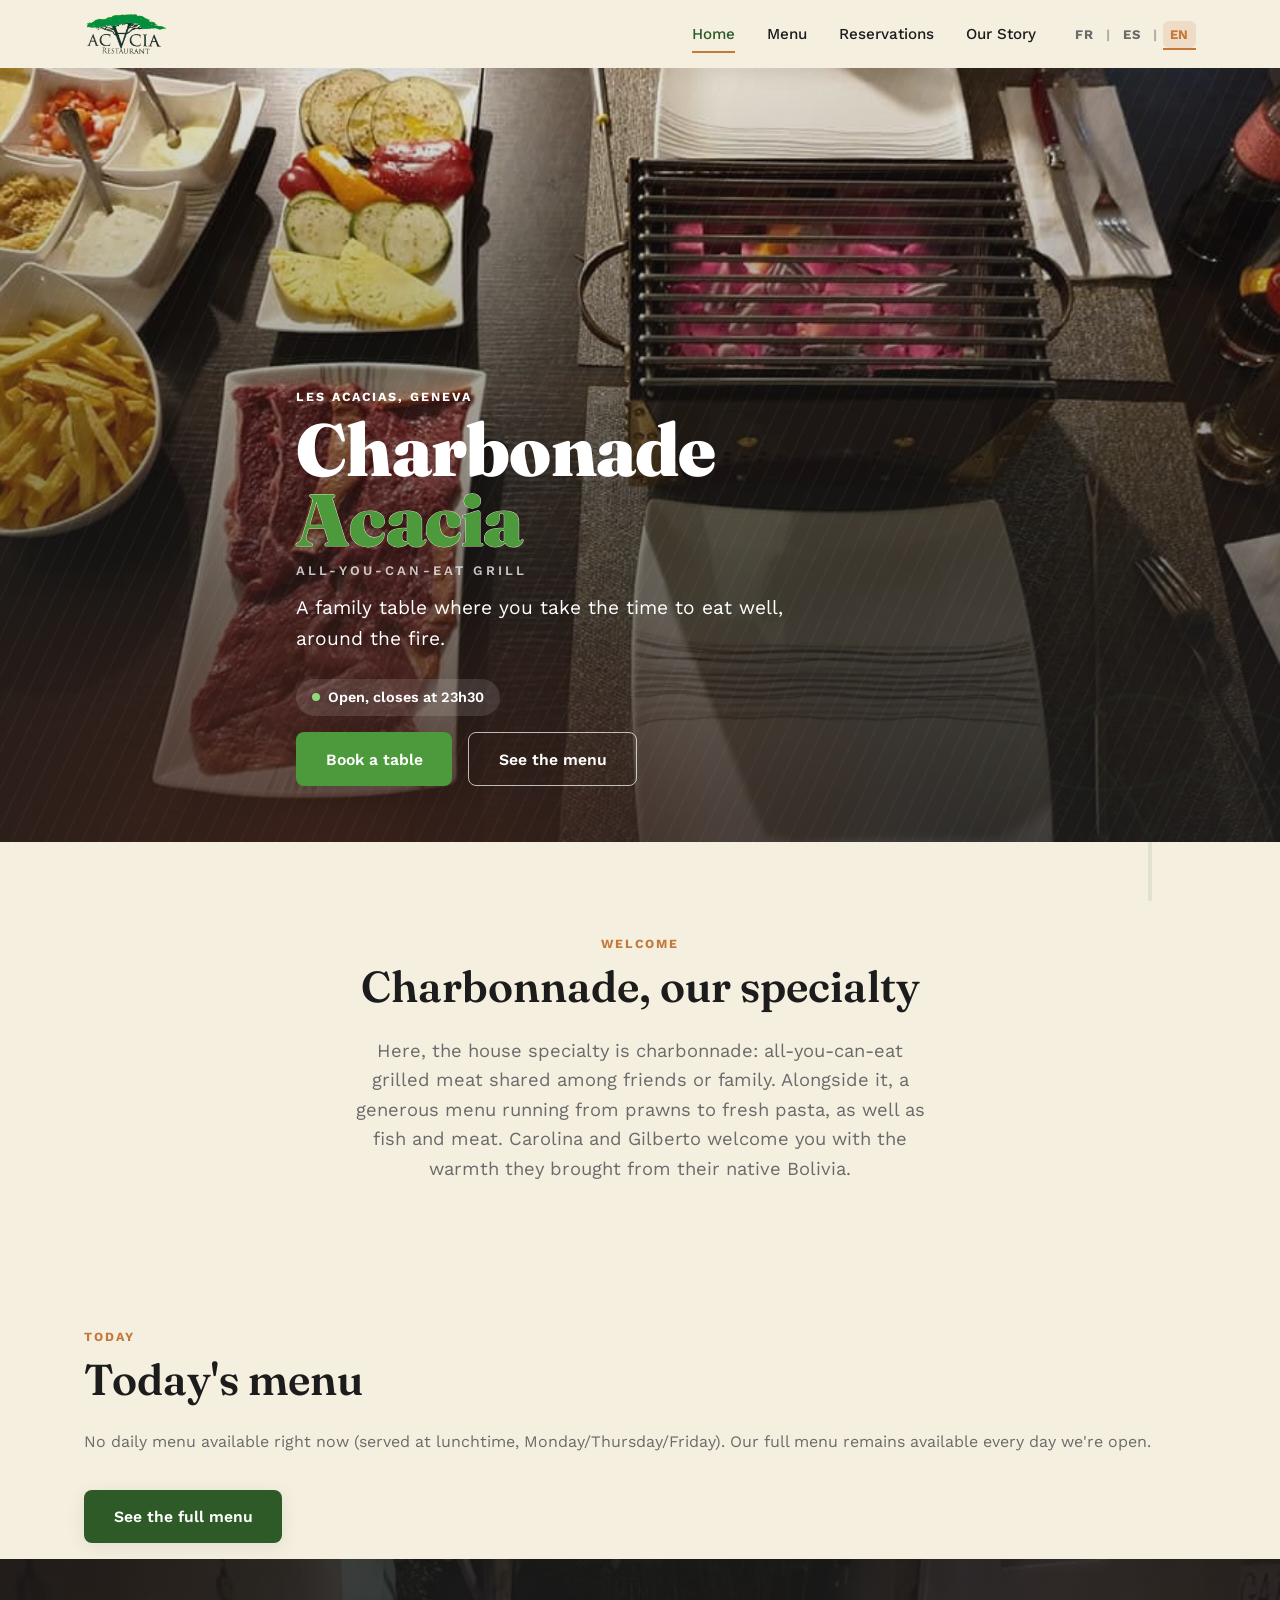
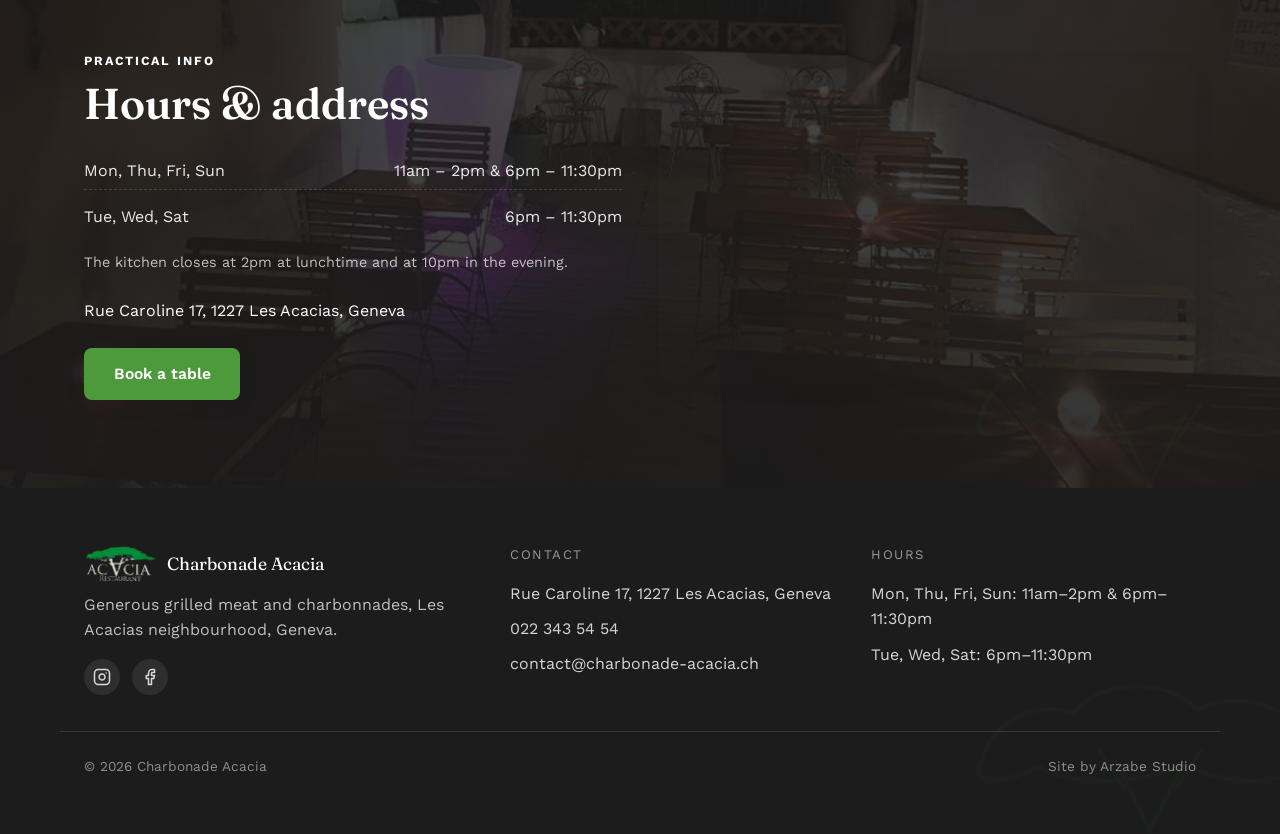
==== commit 25d1d018: "Corrige le débordement horizontal du menu mobile et lie le crédit Arzabe Studio - overflow-x: hidden" ====
--- a/en/index.html
+++ b/en/index.html
@@ -5,7 +5,7 @@
 <meta name="viewport" content="width=device-width, initial-scale=1.0">
 <title>Charbonade Acacia — Grill & Charbonnades in Geneva</title>
 <meta name="description" content="Charbonade Acacia, grill and charbonnades in the heart of the Les Acacias neighbourhood in Geneva. Daily menu, reservations, warm atmosphere.">
-<link rel="icon" href="/assets/logo.png">
+<link rel="icon" href="/assets/favicon.png">
 <link rel="preconnect" href="https://fonts.googleapis.com">
 <link rel="preconnect" href="https://fonts.gstatic.com" crossorigin>
 <link href="https://fonts.googleapis.com/css2?family=Fraunces:wght@600;700&family=Work+Sans:wght@400;500;600;700&display=swap" rel="stylesheet">
@@ -227,7 +227,7 @@
   </div>
   <div class="container footer__bottom cluster" style="justify-content:space-between">
     <span>© 2026 Charbonade Acacia</span>
-    <span>Site by Arzabe Studio</span>
+    <span>Site by <a href="https://arzabe-studio.ch" target="_blank" rel="noopener">Arzabe Studio</a></span>
   </div>
 </footer>
 
--- a/css/style.css
+++ b/css/style.css
@@ -46,7 +46,7 @@
 *, *::before, *::after { box-sizing: border-box; }
 * { margin: 0; padding: 0; }
 
-html { scroll-behavior: smooth; }
+html { scroll-behavior: smooth; overflow-x: hidden; }
 
 body {
   background: var(--color-bg);
